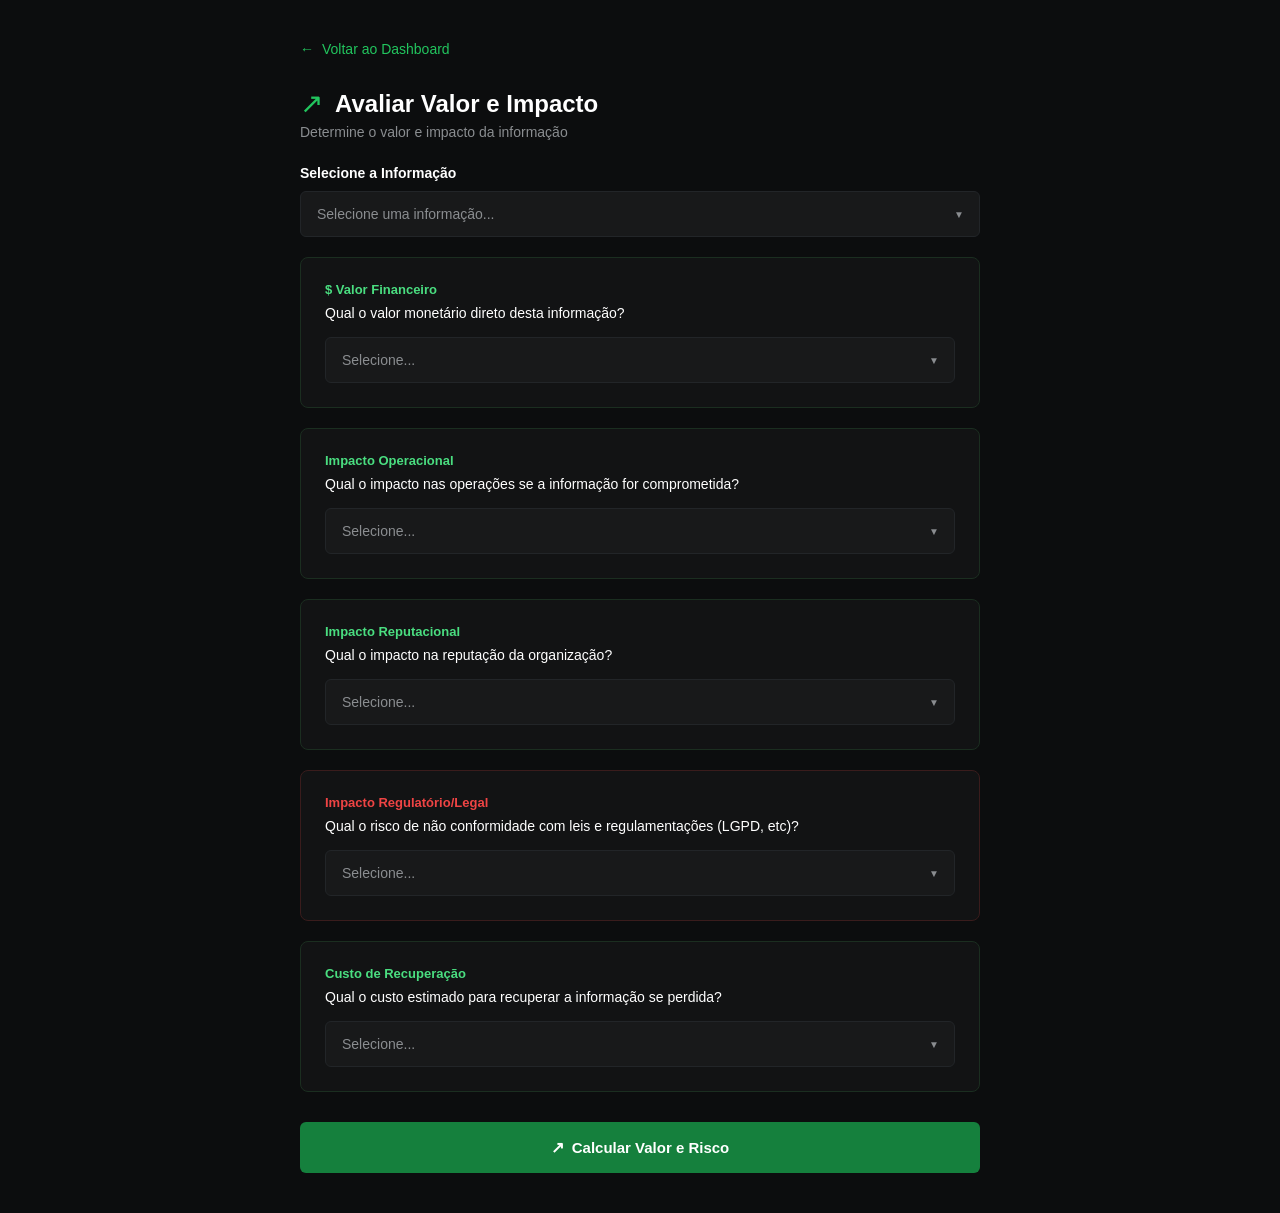
==== avaliar.html @ e3c92913 "atribuindo nivel de ameaça aos impactos" ====
<!DOCTYPE html>
<html lang="pt-BR">
<head>
    <meta charset="UTF-8">
    <meta name="viewport" content="width=device-width, initial-scale=1.0">
    <title>Avaliar Valor e Impacto</title>
    <link rel="stylesheet" href="style-avaliar.css">
</head>
<body>

    <div class="page-container">
        <!-- Link de Voltar -->
        <a href="index.html" class="back-link">
            <span class="arrow">&larr;</span> Voltar ao Dashboard
        </a>

        <!-- Cabeçalho Principal -->
        <header class="main-header">
            <div class="header-title-container">
                <span class="icon-trend">&nearr;</span>
                <h1>Avaliar Valor e Impacto</h1>
            </div>
            <p class="subtitle">Determine o valor e impacto da informação</p>
        </header>

        <!-- Formulário -->
        <form class="evaluation-form">
            
            <!-- Campo: Selecione a Informação -->
            <div class="form-group main-select">
                <label for="informacao">Selecione a Informação</label>
                <div class="select-wrapper">
                    <select id="informacao" name="informacao" required>
                        <option value="" disabled selected>Selecione uma informação...</option>
                        <!-- Adicione suas opções dinâmicas aqui -->
                    </select>
                </div>
            </div>

            <!-- Bloco: Valor Financeiro -->
            <div class="card-group green-border">
                <label class="card-label label-financeiro">$ Valor Financeiro</label>
                <p class="card-question">Qual o valor monetário direto desta informação?</p>
                <div class="select-wrapper">
                    <select name="valor_financeiro" required>
                        <option value="" disabled selected>Selecione...</option>
                        <option value="1">Baixo - Até R$ 10.000</option>
                        <option value="2">Médio - R$ 10.000 a R$ 100.000</option>
                        <option value="3">Alto - R$ 100.000 a R$ 1.000.000</option>
                        <option value="4">Crítico - Acima de R$ 1.000.000</option>
                    </select>
                </div>
            </div>

            <!-- Bloco: Impacto Operacional -->
            <div class="card-group green-border">
                <label class="card-label label-operacional">Impacto Operacional</label>
                <p class="card-question">Qual o impacto nas operações se a informação for comprometida?</p>
                <div class="select-wrapper">
                    <select name="impacto_operacional" required>
                        <option value="" disabled selected>Selecione...</option>
                        <option value="1">Baixo - impacto mínimo nas operações</option>
                        <option value="2">Médio - interrupção parcial de processos</option>
                        <option value="3">Alto - interrupção significativa</option>
                        <option value="4">Crítico - paralização total das operações</option>
                    </select>

                </div>
            </div>

            <!-- Bloco: Impacto Reputacional -->
            <div class="card-group green-border">
                <label class="card-label label-reputacional">Impacto Reputacional</label>
                <p class="card-question">Qual o impacto na reputação da organização?</p>
                <div class="select-wrapper">
                    <select name="impacto_reputacional">
                        <option value="" disabled selected>Selecione...</option>
                    </select>
                </div>
            </div>

            <!-- Bloco: Impacto Regulatório/Legal -->
            <div class="card-group red-border">
                <label class="card-label label-regulatorio">Impacto Regulatório/Legal</label>
                <p class="card-question">Qual o risco de não conformidade com leis e regulamentações (LGPD, etc)?</p>
                <div class="select-wrapper">
                    <select name="impacto_legal">
                        <option value="" disabled selected>Selecione...</option>
                    </select>
                </div>
            </div>

            <!-- Bloco: Custo de Recuperação -->
            <div class="card-group green-border">
                <label class="card-label label-recuperacao">Custo de Recuperação</label>
                <p class="card-question">Qual o custo estimado para recuperar a informação se perdida?</p>
                <div class="select-wrapper">
                    <select name="custo_recuperacao">
                        <option value="" disabled selected>Selecione...</option>
                    </select>
                </div>
            </div>

            <!-- Botão de Ação -->
            <button type="submit" class="btn-calculate">
                <span class="btn-icon">&nearr;</span> Calcular Valor e Risco
            </button>

        </form>
    </div>

</body>
</html>
---- style-avaliar.css ----
/* Resets e Variáveis do Tema Escuro */
:root {
    --bg-main: #0c0d0e;
    --bg-card: #121314;
    --bg-input: #18191a;
    --text-primary: #ffffff;
    --text-secondary: #8a8d90;
    --brand-green: #22c55e;
    --brand-green-hover: #16a34a;
    --alert-red: #ef4444;
    --border-color: #222528;
    --border-card-green: #1b2e20;
    --border-card-red: #3a1c1c;
}

* {
    box-sizing: border-box;
    margin: 0;
    padding: 0;
    font-family: -apple-system, BlinkMacSystemFont, "Segoe UI", Roboto, Helvetica, Arial, sans-serif;
}

body {
    background-color: var(--bg-main);
    color: var(--text-primary);
    display: flex;
    justify-content: center;
    padding: 40px 20px;
}

.page-container {
    width: 100%;
    max-width: 680px;
}

/* Link de Voltar */
.back-link {
    color: var(--brand-green);
    text-decoration: none;
    font-size: 14px;
    display: inline-flex;
    align-items: center;
    gap: 8px;
    margin-bottom: 30px;
    transition: opacity 0.2s;
}

.back-link:hover {
    opacity: 0.8;
}

/* Cabeçalho */
.main-header {
    margin-bottom: 25px;
}

.header-title-container {
    display: flex;
    align-items: center;
    gap: 12px;
}

.icon-trend {
    color: var(--brand-green);
    font-size: 28px;
}

.main-header h1 {
    font-size: 24px;
    font-weight: 700;
}

.subtitle {
    color: var(--text-secondary);
    font-size: 14px;
    margin-top: 4px;
}

/* Formulário e Elementos Comuns */
.evaluation-form {
    display: flex;
    flex-direction: column;
    gap: 20px;
}

.form-group label {
    display: block;
    font-size: 14px;
    font-weight: 600;
    margin-bottom: 10px;
}

/* custom select styling */
.select-wrapper {
    position: relative;
    width: 100%;
}

.select-wrapper::after {
    content: "▼";
    font-size: 10px;
    color: var(--text-secondary);
    position: absolute;
    right: 16px;
    top: 50%;
    transform: translateY(-50%);
    pointer-events: none;
}

select {
    width: 100%;
    background-color: var(--bg-input);
    color: var(--text-secondary);
    border: 1px solid var(--border-color);
    border-radius: 6px;
    padding: 14px 16px;
    font-size: 14px;
    appearance: none;
    -webkit-appearance: none;
    cursor: pointer;
    transition: border-color 0.2s;
}

select:focus {
    outline: none;
    border-color: var(--brand-green);
    color: var(--text-primary);
}

/* Configuração dos Cards de Critérios */
.card-group {
    background-color: var(--bg-card);
    border-radius: 8px;
    padding: 24px;
}

.green-border {
    border: 1px solid var(--border-card-green);
}

.red-border {
    border: 1px solid var(--border-card-red);
}

.card-label {
    display: block;
    font-size: 13px;
    font-weight: 700;
    margin-bottom: 8px;
}

.label-financeiro, .label-operacional, .label-reputacional, .label-recuperacao {
    color: #4ade80; /* Tom verde claro para destaque */
}

.label-regulatorio {
    color: var(--alert-red);
}

.card-question {
    font-size: 14px;
    color: var(--text-primary);
    margin-bottom: 16px;
}

/* Botão Submeter */
.btn-calculate {
    background-color: #15803d; /* Verde escuro do botão original */
    color: var(--text-primary);
    border: none;
    border-radius: 6px;
    padding: 16px;
    font-size: 15px;
    font-weight: 600;
    cursor: pointer;
    display: flex;
    justify-content: center;
    align-items: center;
    gap: 8px;
    margin-top: 10px;
    transition: background-color 0.2s;
}

.btn-calculate:hover {
    background-color: var(--brand-green-hover);
}

.btn-icon {
    font-size: 16px;
}
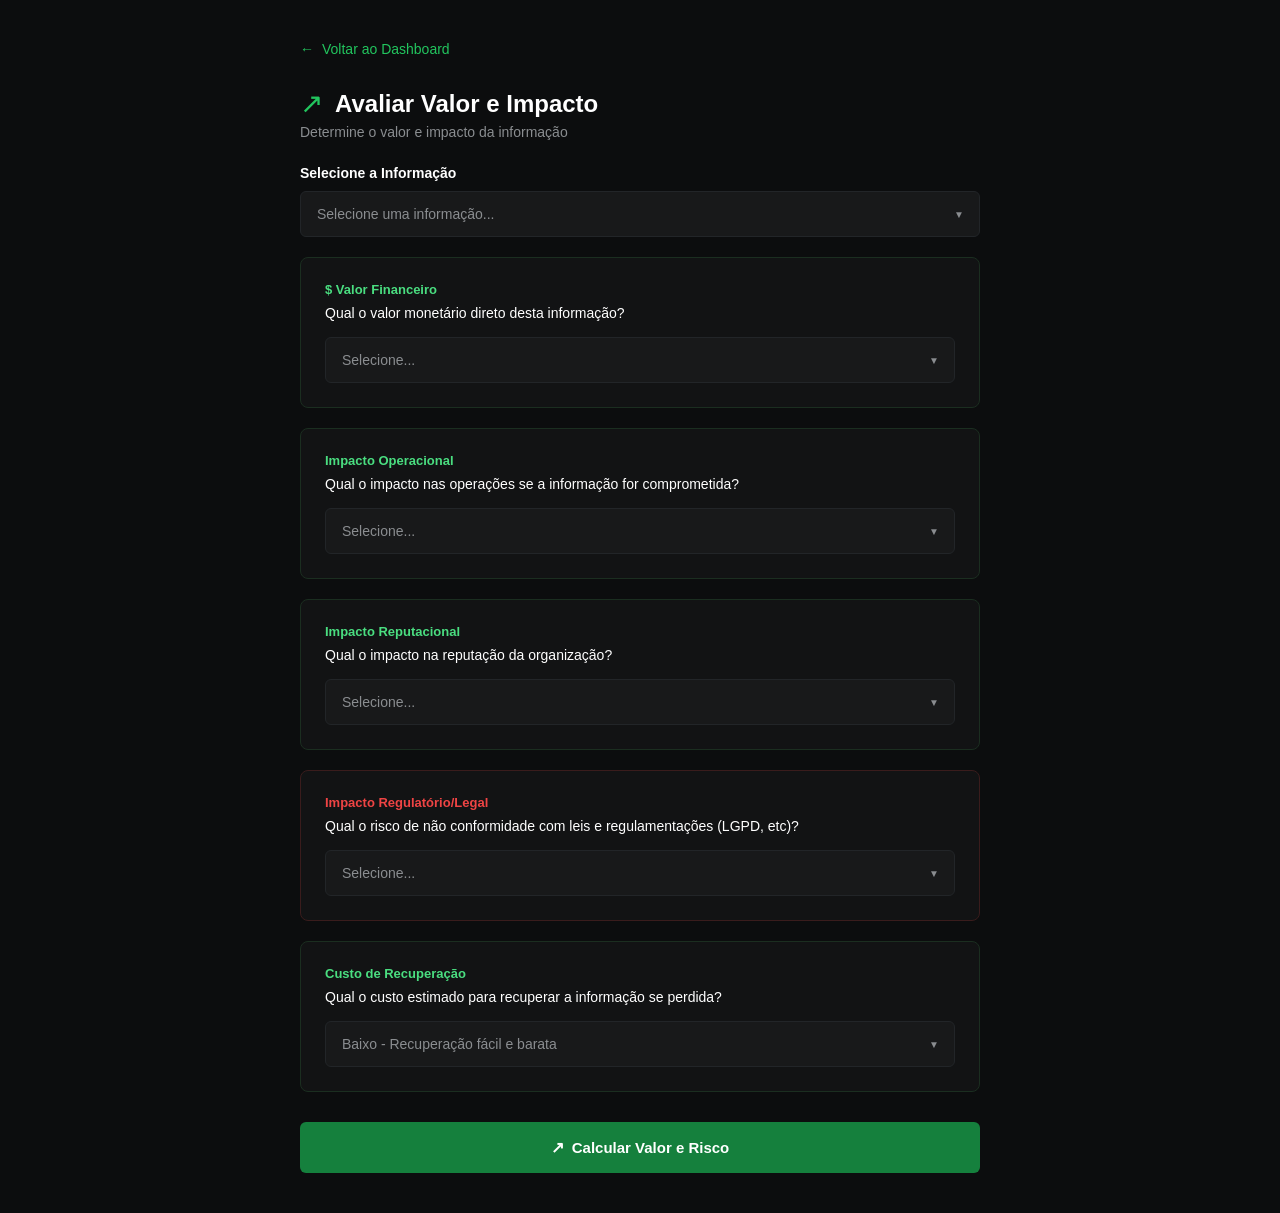
==== commit 2df80511: "atualizando opções" ====
--- a/avaliar.html
+++ b/avaliar.html
@@ -75,7 +75,12 @@
                 <div class="select-wrapper">
                     <select name="impacto_reputacional">
                         <option value="" disabled selected>Selecione...</option>
+                        <option value="1">Baixo - Impacto reputacional mínimo</option>
+                        <option value="2">Médio - Danos à imagem recuperáveis</option>
+                        <option value="3">Alto - Danos significativos à marca</option>
+                        <option value="4">Crítico - Perda severa de confiança</option>
                     </select>
+
                 </div>
             </div>
 
@@ -86,7 +91,12 @@
                 <div class="select-wrapper">
                     <select name="impacto_legal">
                         <option value="" disabled selected>Selecione...</option>
+                        <option value="1">Baixo - Sem impacto Regulatório</option>
+                        <option value="2">Médio - Possíveis multas menores</option>
+                        <option value="3">Alto - Multas significativas e sanções</option>
+                        <option value="4">Crítico - Multas severas e processos legais</option>
                     </select>
+
                 </div>
             </div>
 
@@ -96,7 +106,10 @@
                 <p class="card-question">Qual o custo estimado para recuperar a informação se perdida?</p>
                 <div class="select-wrapper">
                     <select name="custo_recuperacao">
-                        <option value="" disabled selected>Selecione...</option>
+                        <option value="1">Baixo - Recuperação fácil e barata</option>
+                        <option value="2">Médio - Recuperação possível com custos moderados</option>
+                        <option value="3">Alto - Recuperação difícil e cara</option>
+                        <option value="4">Crítico - Impossível recuperar ou extremamente caro</option>
                     </select>
                 </div>
             </div>
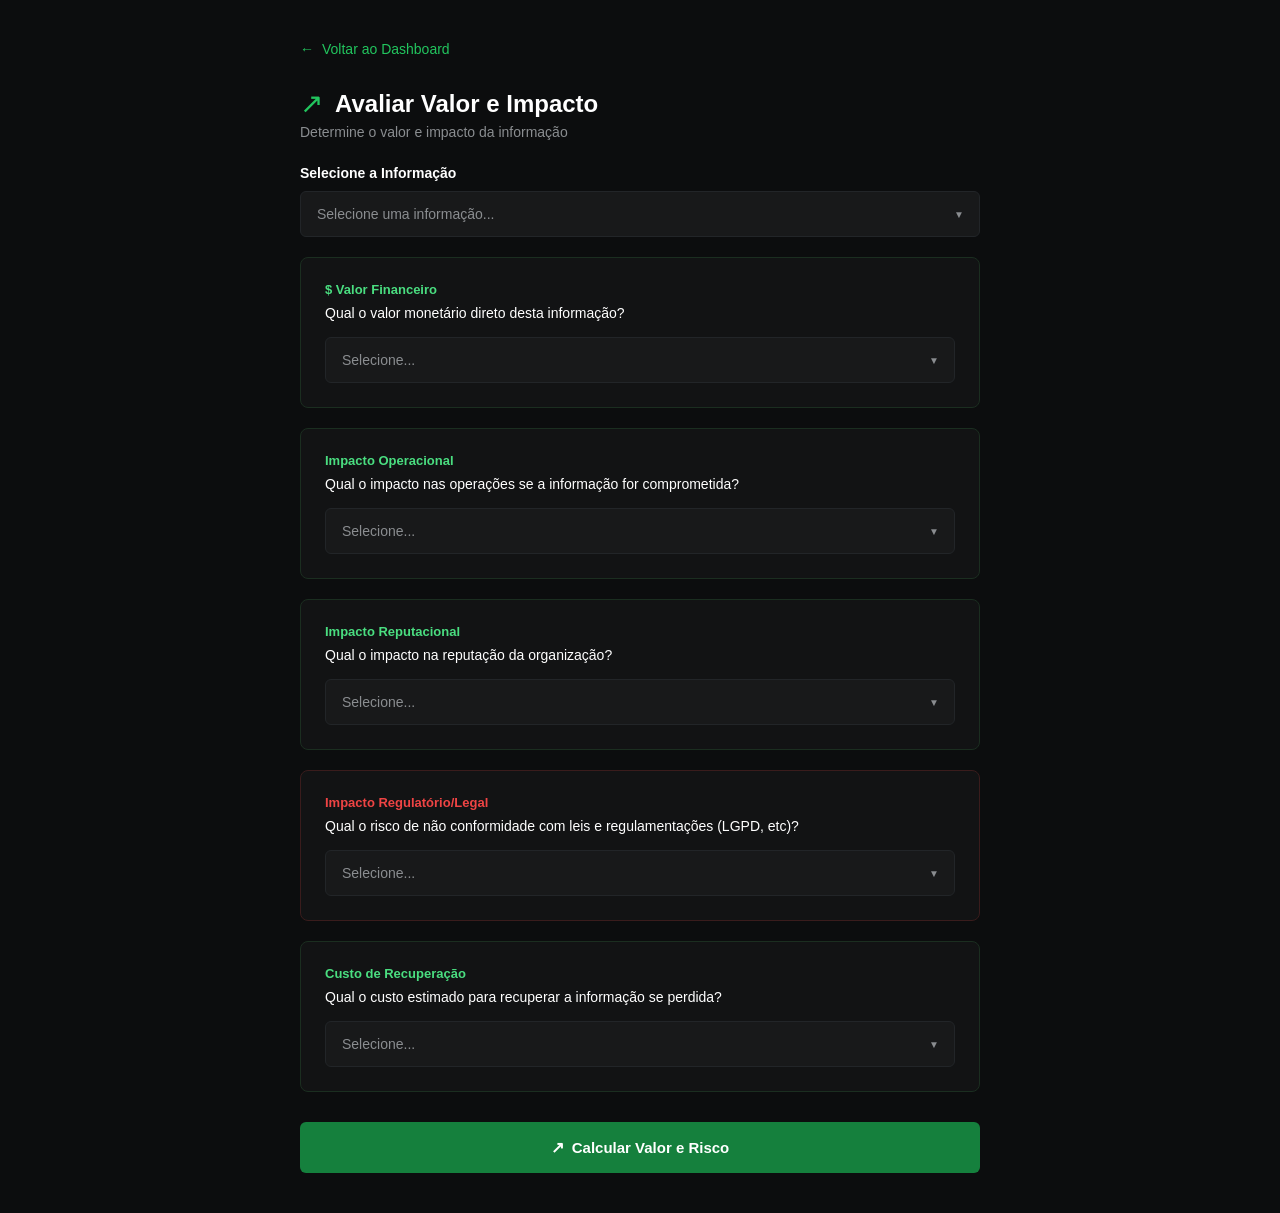
==== commit fa41d1b4: "funcionalidade dos relatorios" ====
--- a/avaliar.html
+++ b/avaliar.html
@@ -5,16 +5,34 @@
     <meta name="viewport" content="width=device-width, initial-scale=1.0">
     <title>Avaliar Valor e Impacto</title>
     <link rel="stylesheet" href="style-avaliar.css">
+    <style>
+        /* Estilos básicos para o bloco de resultado (adicione ao seu CSS depois) */
+        #resultado-avaliacao {
+            display: none;
+            margin-top: 2rem;
+            padding: 2rem;
+            border-radius: 8px;
+            background-color: #111;
+            text-align: center;
+            border: 1px solid #333;
+        }
+        #resultado-avaliacao.visivel {
+            display: block;
+        }
+        .score-display {
+            font-size: 3rem;
+            font-weight: bold;
+            margin: 1rem 0;
+        }
+    </style>
 </head>
 <body>
 
     <div class="page-container">
-        <!-- Link de Voltar -->
         <a href="index.html" class="back-link">
             <span class="arrow">&larr;</span> Voltar ao Dashboard
         </a>
 
-        <!-- Cabeçalho Principal -->
         <header class="main-header">
             <div class="header-title-container">
                 <span class="icon-trend">&nearr;</span>
@@ -23,104 +41,166 @@
             <p class="subtitle">Determine o valor e impacto da informação</p>
         </header>
 
-        <!-- Formulário -->
-        <form class="evaluation-form">
+        <form class="evaluation-form" id="form-avaliacao">
             
-            <!-- Campo: Selecione a Informação -->
             <div class="form-group main-select">
                 <label for="informacao">Selecione a Informação</label>
                 <div class="select-wrapper">
                     <select id="informacao" name="informacao" required>
-                        <option value="" disabled selected>Selecione uma informação...</option>
-                        <!-- Adicione suas opções dinâmicas aqui -->
-                    </select>
-                </div>
-            </div>
-
-            <!-- Bloco: Valor Financeiro -->
+                        </select>
+                </div>
+            </div>
+
             <div class="card-group green-border">
                 <label class="card-label label-financeiro">$ Valor Financeiro</label>
                 <p class="card-question">Qual o valor monetário direto desta informação?</p>
                 <div class="select-wrapper">
                     <select name="valor_financeiro" required>
                         <option value="" disabled selected>Selecione...</option>
-                        <option value="1">Baixo - Até R$ 10.000</option>
-                        <option value="2">Médio - R$ 10.000 a R$ 100.000</option>
-                        <option value="3">Alto - R$ 100.000 a R$ 1.000.000</option>
-                        <option value="4">Crítico - Acima de R$ 1.000.000</option>
-                    </select>
-                </div>
-            </div>
-
-            <!-- Bloco: Impacto Operacional -->
+                        <option value="baixo">Baixo - Até R$ 10.000</option>
+                        <option value="medio">Médio - R$ 10.000 a R$ 100.000</option>
+                        <option value="alto">Alto - R$ 100.000 a R$ 1.000.000</option>
+                        <option value="critico">Crítico - Acima de R$ 1.000.000</option>
+                    </select>
+                </div>
+            </div>
+
             <div class="card-group green-border">
                 <label class="card-label label-operacional">Impacto Operacional</label>
                 <p class="card-question">Qual o impacto nas operações se a informação for comprometida?</p>
                 <div class="select-wrapper">
                     <select name="impacto_operacional" required>
                         <option value="" disabled selected>Selecione...</option>
-                        <option value="1">Baixo - impacto mínimo nas operações</option>
-                        <option value="2">Médio - interrupção parcial de processos</option>
-                        <option value="3">Alto - interrupção significativa</option>
-                        <option value="4">Crítico - paralização total das operações</option>
-                    </select>
-
-                </div>
-            </div>
-
-            <!-- Bloco: Impacto Reputacional -->
+                        <option value="baixo">Baixo - impacto mínimo nas operações</option>
+                        <option value="medio">Médio - interrupção parcial de processos</option>
+                        <option value="alto">Alto - interrupção significativa</option>
+                        <option value="critico">Crítico - paralização total das operações</option>
+                    </select>
+                </div>
+            </div>
+
             <div class="card-group green-border">
                 <label class="card-label label-reputacional">Impacto Reputacional</label>
                 <p class="card-question">Qual o impacto na reputação da organização?</p>
                 <div class="select-wrapper">
-                    <select name="impacto_reputacional">
-                        <option value="" disabled selected>Selecione...</option>
-                        <option value="1">Baixo - Impacto reputacional mínimo</option>
-                        <option value="2">Médio - Danos à imagem recuperáveis</option>
-                        <option value="3">Alto - Danos significativos à marca</option>
-                        <option value="4">Crítico - Perda severa de confiança</option>
-                    </select>
-
-                </div>
-            </div>
-
-            <!-- Bloco: Impacto Regulatório/Legal -->
+                    <select name="impacto_reputacional" required>
+                        <option value="" disabled selected>Selecione...</option>
+                        <option value="baixo">Baixo - Impacto reputacional mínimo</option>
+                        <option value="medio">Médio - Danos à imagem recuperáveis</option>
+                        <option value="alto">Alto - Danos significativos à marca</option>
+                        <option value="critico">Crítico - Perda severa de confiança</option>
+                    </select>
+                </div>
+            </div>
+
             <div class="card-group red-border">
                 <label class="card-label label-regulatorio">Impacto Regulatório/Legal</label>
                 <p class="card-question">Qual o risco de não conformidade com leis e regulamentações (LGPD, etc)?</p>
                 <div class="select-wrapper">
-                    <select name="impacto_legal">
-                        <option value="" disabled selected>Selecione...</option>
-                        <option value="1">Baixo - Sem impacto Regulatório</option>
-                        <option value="2">Médio - Possíveis multas menores</option>
-                        <option value="3">Alto - Multas significativas e sanções</option>
-                        <option value="4">Crítico - Multas severas e processos legais</option>
-                    </select>
-
-                </div>
-            </div>
-
-            <!-- Bloco: Custo de Recuperação -->
+                    <select name="impacto_regulatorio" required>
+                        <option value="" disabled selected>Selecione...</option>
+                        <option value="baixo">Baixo - Sem impacto Regulatório</option>
+                        <option value="medio">Médio - Possíveis multas menores</option>
+                        <option value="alto">Alto - Multas significativas e sanções</option>
+                        <option value="critico">Crítico - Multas severas e processos legais</option>
+                    </select>
+                </div>
+            </div>
+
             <div class="card-group green-border">
                 <label class="card-label label-recuperacao">Custo de Recuperação</label>
                 <p class="card-question">Qual o custo estimado para recuperar a informação se perdida?</p>
                 <div class="select-wrapper">
-                    <select name="custo_recuperacao">
-                        <option value="1">Baixo - Recuperação fácil e barata</option>
-                        <option value="2">Médio - Recuperação possível com custos moderados</option>
-                        <option value="3">Alto - Recuperação difícil e cara</option>
-                        <option value="4">Crítico - Impossível recuperar ou extremamente caro</option>
-                    </select>
-                </div>
-            </div>
-
-            <!-- Botão de Ação -->
+                    <select name="custo_recuperacao" required>
+                        <option value="" disabled selected>Selecione...</option>
+                        <option value="baixo">Baixo - Recuperação fácil e barata</option>
+                        <option value="medio">Médio - Recuperação possível com custos moderados</option>
+                        <option value="alto">Alto - Recuperação difícil e cara</option>
+                        <option value="irrecuperavel">Crítico - Impossível recuperar ou extremamente caro</option>
+                    </select>
+                </div>
+            </div>
+
             <button type="submit" class="btn-calculate">
                 <span class="btn-icon">&nearr;</span> Calcular Valor e Risco
             </button>
-
         </form>
+
+        <div id="resultado-avaliacao">
+            <h2>Resultado da Avaliação</h2>
+            <div class="score-display" id="display-score">--</div>
+            <h3 id="display-nivel">Risco: --</h3>
+            <p>Score de risco calculado com base nos critérios avaliados</p>
+        </div>
+
     </div>
 
+    <script src="app.js"></script>
+
+    <script>
+        document.addEventListener('DOMContentLoaded', () => {
+            const form = document.getElementById('form-avaliacao');
+            const selectInformacao = document.getElementById('informacao');
+            
+            // 1. Preenche o select com as informações do localStorage
+            SC.popularSelectInfos(selectInformacao);
+
+            // 2. Intercepta o envio do formulário
+            form.addEventListener('submit', (event) => {
+                event.preventDefault(); // Impede o recarregamento da página
+
+                const idSelecionado = selectInformacao.value;
+                
+                if (!idSelecionado) {
+                    SC.toast('Por favor, selecione uma informação.', 'error');
+                    return;
+                }
+
+                // Busca a informação completa no banco
+                const informacaoAtiva = SC.DB.getById(idSelecionado);
+
+                // Monta o objeto de avaliação pegando os valores exatos dos selects
+                informacaoAtiva.avaliacao = {
+                    financeiro: form.valor_financeiro.value,
+                    operacional: form.impacto_operacional.value,
+                    reputacional: form.impacto_reputacional.value,
+                    regulatorio: form.impacto_regulatorio.value,
+                    recuperacao: form.custo_recuperacao.value
+                };
+
+                // Executa o cálculo de score do seu app.js
+                const novoScore = SC.calcularScore(informacaoAtiva);
+                const risco = SC.nivelRisco(novoScore);
+
+                // Salva a pontuação final no objeto para facilitar os relatórios
+                informacaoAtiva.scoreFinal = novoScore;
+                informacaoAtiva.nivelRisco = risco.label;
+
+                // Salva de volta no banco de dados (localStorage)
+                SC.DB.save(informacaoAtiva);
+
+                // Exibe mensagem de sucesso
+                SC.toast('Avaliação salva e calculada com sucesso!');
+
+                // Atualiza a interface (Resultados)
+                mostrarResultado(novoScore, risco);
+            });
+
+            // Função para manipular a div de resultado
+            function mostrarResultado(score, riscoObj) {
+                const container = document.getElementById('resultado-avaliacao');
+                const scoreDisplay = document.getElementById('display-score');
+                const nivelDisplay = document.getElementById('display-nivel');
+
+                scoreDisplay.textContent = score;
+                scoreDisplay.style.color = riscoObj.color; // Pinta o número com a cor do risco
+                
+                nivelDisplay.textContent = `Risco: ${riscoObj.label}`;
+                nivelDisplay.style.color = riscoObj.color;
+
+                container.classList.add('visivel');
+            }
+        });
+    </script>
 </body>
 </html>
